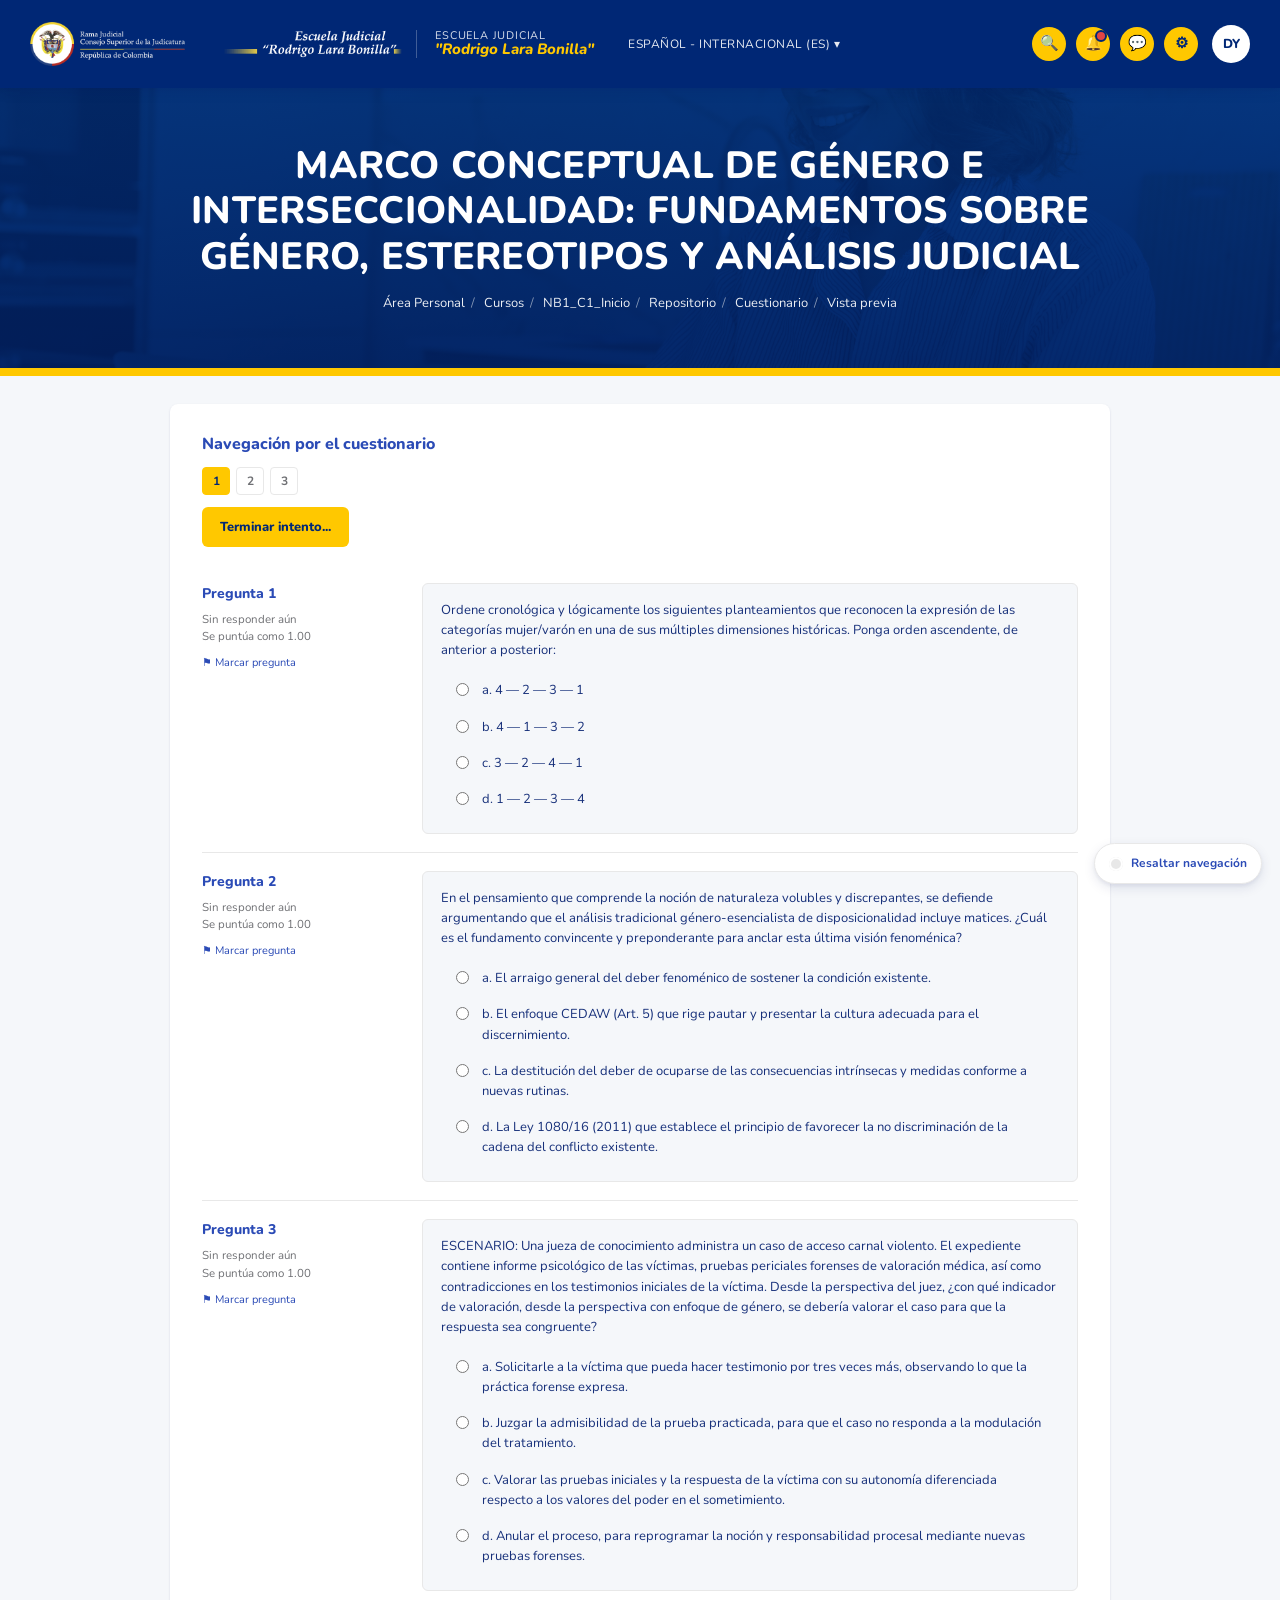
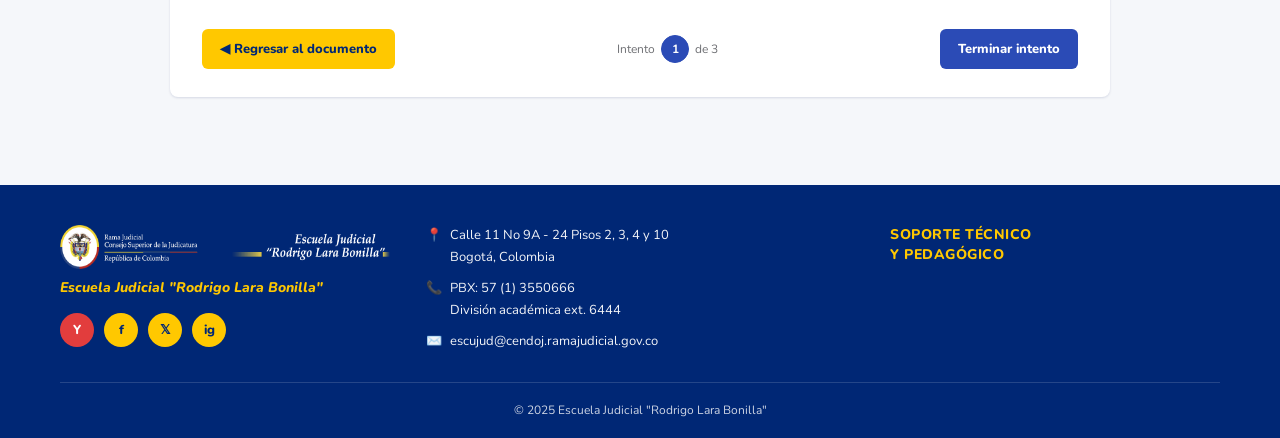
==== cuestionario.html @ 7e102017 "Initial commit: mockup navegable EJRLB - 5 pantallas clickeables: catalogo, curso, unidad, documento" ====
<!DOCTYPE html>
<html lang="es">
<head>
  <meta charset="UTF-8">
  <meta name="viewport" content="width=device-width, initial-scale=1.0">
  <title>Cuestionario · Marco conceptual de género</title>
  <link href="https://fonts.googleapis.com/css2?family=Nunito:wght@400;600;700;800&display=swap" rel="stylesheet">
  <link rel="stylesheet" href="css/styles.css">
</head>
<body>

<header class="navbar-main">
  <div class="navbar-logos">
    <a href="index.html" data-nav style="display:flex; align-items:center; gap:14px;">
      <img src="assets/logos.png" alt="Rama Judicial">
      <span class="navbar-escuela">
        <span class="navbar-escuela-top">Escuela Judicial</span>
        <span class="navbar-escuela-name">"Rodrigo Lara Bonilla"</span>
      </span>
    </a>
  </div>
  <div class="navbar-idioma">ESPAÑOL - INTERNACIONAL (ES) ▾</div>
  <div class="navbar-icons">
    <button class="icon-circ">🔍</button>
    <button class="icon-circ notif">🔔</button>
    <button class="icon-circ">💬</button>
    <button class="icon-circ">⚙</button>
    <a href="#" class="user-avatar">DY</a>
  </div>
</header>

<section class="hero-banner">
  <div class="hero-overlay">
    <div class="hero-content">
      <h1 class="hero-title">MARCO CONCEPTUAL DE GÉNERO E INTERSECCIONALIDAD: FUNDAMENTOS SOBRE GÉNERO, ESTEREOTIPOS Y ANÁLISIS JUDICIAL</h1>
      <nav class="breadcrumb">
        <a href="index.html" data-nav>Área Personal</a><span class="sep">/</span>
        <a href="index.html" data-nav>Cursos</a><span class="sep">/</span>
        <a href="curso.html" data-nav>NB1_C1_Inicio</a><span class="sep">/</span>
        <a href="curso.html" data-nav>Repositorio</a><span class="sep">/</span>
        <a href="#" data-nav>Cuestionario</a><span class="sep">/</span>
        <span>Vista previa</span>
      </nav>
    </div>
  </div>
</section>
<div class="barra-dorada"></div>

<main class="main-content">
  <div class="quiz-wrap">
    <div class="quiz-head">
      <h3>Navegación por el cuestionario</h3>
      <div class="quiz-nav-dots">
        <a href="#q1" class="qd current" data-nav>1</a>
        <a href="#q2" class="qd" data-nav>2</a>
        <a href="#q3" class="qd" data-nav>3</a>
      </div>
      <button class="quiz-start" type="button" data-nav>Terminar intento...</button>
    </div>

    <!-- Pregunta 1 -->
    <section class="question" id="q1">
      <div class="question-meta">
        <h4>Pregunta 1</h4>
        <p>Sin responder aún</p>
        <p>Se puntúa como 1.00</p>
        <a href="#" class="flag" data-nav>⚑ Marcar pregunta</a>
      </div>
      <div class="question-body">
        <p class="stem">Ordene cronológica y lógicamente los siguientes planteamientos que reconocen la expresión de las categorías mujer/varón en una de sus múltiples dimensiones históricas. Ponga orden ascendente, de anterior a posterior:</p>
        <label class="option"><input type="radio" name="q1">a. 4 — 2 — 3 — 1</label>
        <label class="option"><input type="radio" name="q1">b. 4 — 1 — 3 — 2</label>
        <label class="option"><input type="radio" name="q1">c. 3 — 2 — 4 — 1</label>
        <label class="option"><input type="radio" name="q1">d. 1 — 2 — 3 — 4</label>
      </div>
    </section>

    <!-- Pregunta 2 -->
    <section class="question" id="q2">
      <div class="question-meta">
        <h4>Pregunta 2</h4>
        <p>Sin responder aún</p>
        <p>Se puntúa como 1.00</p>
        <a href="#" class="flag" data-nav>⚑ Marcar pregunta</a>
      </div>
      <div class="question-body">
        <p class="stem">En el pensamiento que comprende la noción de naturaleza volubles y discrepantes, se defiende argumentando que el análisis tradicional género-esencialista de disposicionalidad incluye matices. ¿Cuál es el fundamento convincente y preponderante para anclar esta última visión fenoménica?</p>
        <label class="option"><input type="radio" name="q2">a. El arraigo general del deber fenoménico de sostener la condición existente.</label>
        <label class="option"><input type="radio" name="q2">b. El enfoque CEDAW (Art. 5) que rige pautar y presentar la cultura adecuada para el discernimiento.</label>
        <label class="option"><input type="radio" name="q2">c. La destitución del deber de ocuparse de las consecuencias intrínsecas y medidas conforme a nuevas rutinas.</label>
        <label class="option"><input type="radio" name="q2">d. La Ley 1080/16 (2011) que establece el principio de favorecer la no discriminación de la cadena del conflicto existente.</label>
      </div>
    </section>

    <!-- Pregunta 3 -->
    <section class="question" id="q3">
      <div class="question-meta">
        <h4>Pregunta 3</h4>
        <p>Sin responder aún</p>
        <p>Se puntúa como 1.00</p>
        <a href="#" class="flag" data-nav>⚑ Marcar pregunta</a>
      </div>
      <div class="question-body">
        <p class="stem">ESCENARIO: Una jueza de conocimiento administra un caso de acceso carnal violento. El expediente contiene informe psicológico de las víctimas, pruebas periciales forenses de valoración médica, así como contradicciones en los testimonios iniciales de la víctima. Desde la perspectiva del juez, ¿con qué indicador de valoración, desde la perspectiva con enfoque de género, se debería valorar el caso para que la respuesta sea congruente?</p>
        <label class="option"><input type="radio" name="q3">a. Solicitarle a la víctima que pueda hacer testimonio por tres veces más, observando lo que la práctica forense expresa.</label>
        <label class="option"><input type="radio" name="q3">b. Juzgar la admisibilidad de la prueba practicada, para que el caso no responda a la modulación del tratamiento.</label>
        <label class="option"><input type="radio" name="q3">c. Valorar las pruebas iniciales y la respuesta de la víctima con su autonomía diferenciada respecto a los valores del poder en el sometimiento.</label>
        <label class="option"><input type="radio" name="q3">d. Anular el proceso, para reprogramar la noción y responsabilidad procesal mediante nuevas pruebas forenses.</label>
      </div>
    </section>

    <div class="quiz-footer">
      <a class="btn-gold" href="documento.html" data-nav>◀ Regresar al documento</a>
      <div class="page-dots">
        <span>Intento</span>
        <span class="dot active">1</span>
        <span>de 3</span>
      </div>
      <button class="btn-submit" type="button" data-nav>Terminar intento</button>
    </div>
  </div>
</main>

<footer class="footer-main">
  <div class="footer-inner">
    <div class="footer-col footer-brand">
      <div class="logos-row">
        <img src="assets/logos.png" alt="Rama Judicial">
        <span class="escuela-name">Escuela Judicial "Rodrigo Lara Bonilla"</span>
      </div>
      <div class="socials">
        <a href="#" class="yt">Y</a>
        <a href="#">f</a>
        <a href="#">𝕏</a>
        <a href="#">ig</a>
      </div>
    </div>
    <div class="footer-col footer-contact">
      <div><span class="ic">📍</span><span>Calle 11 No 9A - 24 Pisos 2, 3, 4 y 10<br>Bogotá, Colombia</span></div>
      <div><span class="ic">📞</span><span>PBX: 57 (1) 3550666<br>División académica ext. 6444</span></div>
      <div><span class="ic">✉️</span><span>escujud@cendoj.ramajudicial.gov.co</span></div>
    </div>
    <div class="footer-col footer-support">
      <a href="#">SOPORTE TÉCNICO<br>Y PEDAGÓGICO</a>
    </div>
  </div>
  <div class="footer-bottom">© 2025 Escuela Judicial "Rodrigo Lara Bonilla"</div>
</footer>

<button class="discovery-toggle" type="button" aria-pressed="false" title="Resaltar elementos navegables (atajo: ?)">
  <span class="lamp" aria-hidden="true"></span>
  <span>Resaltar navegación</span>
</button>

<script src="js/main.js"></script>
</body>
</html>
---- css/styles.css ----
/* ========= Design tokens (spec EJRLB) ========= */
:root {
  --color-primary: #002775;
  --color-primary-deep: #001A5E;
  --color-gold: #FFC800;
  --color-gold-soft: #FFE27A;
  --color-title: #2B4BB6;
  --color-title-deep: #17307A;
  --color-text: #6F7074;
  --color-text-soft: #8a93a0;
  --color-white: #FFFFFF;
  --color-badge-bg: #EEF2FF;
  --color-border: #E8E8E8;
  --color-bg: #F5F7FA;
  --font-main: 'Nunito', 'Segoe UI', Arial, Helvetica, sans-serif;

  --shadow-sm: 0 1px 3px rgba(0,26,94,.08), 0 1px 2px rgba(0,26,94,.06);
  --shadow-md: 0 4px 12px rgba(0,26,94,.10), 0 2px 4px rgba(0,26,94,.06);
  --shadow-lg: 0 12px 32px rgba(0,26,94,.15);
  --radius-sm: 6px;
  --radius: 8px;
  --radius-lg: 16px;
  --transition: .2s cubic-bezier(.2,.8,.2,1);
}

* { box-sizing: border-box; }
html, body { margin: 0; padding: 0; }
body {
  font-family: var(--font-main);
  color: var(--color-text);
  background: var(--color-bg);
  line-height: 1.55;
  font-size: 15px;
}
a { color: inherit; text-decoration: none; }
img { max-width: 100%; display: block; }
button { font: inherit; cursor: pointer; border: 0; background: none; color: inherit; }

/* ========= Navbar / Header ========= */
.navbar-main {
  background: var(--color-primary);
  height: 88px;
  display: flex;
  align-items: center;
  padding: 0 30px;
  position: sticky;
  top: 0;
  z-index: 50;
  box-shadow: var(--shadow-md);
  color: #fff;
}
.navbar-logos {
  display: flex;
  align-items: center;
  gap: 18px;
}
.navbar-logos img {
  height: 44px;
  width: auto;
}
.navbar-escuela {
  color: #fff;
  line-height: 1.05;
  display: flex;
  flex-direction: column;
  padding-left: 18px;
  border-left: 1px solid rgba(255,255,255,.25);
}
.navbar-escuela-top {
  font-size: 11px;
  opacity: .85;
  text-transform: uppercase;
  letter-spacing: .8px;
}
.navbar-escuela-name {
  font-size: 15px;
  font-weight: 800;
  font-style: italic;
  color: var(--color-gold);
}
.navbar-idioma {
  margin-left: 24px;
  font-size: 12px;
  letter-spacing: .5px;
  padding: 6px 10px;
  border-radius: var(--radius-sm);
  opacity: .9;
  cursor: pointer;
}
.navbar-idioma:hover { opacity: 1; background: rgba(255,255,255,.08); }

.navbar-icons {
  margin-left: auto;
  display: flex;
  align-items: center;
  gap: 10px;
}
.icon-circ {
  width: 34px; height: 34px;
  border-radius: 50%;
  background: var(--color-gold);
  color: var(--color-primary);
  display: inline-flex;
  align-items: center;
  justify-content: center;
  font-size: 15px;
  font-weight: 700;
}
.icon-circ.notif { position: relative; }
.icon-circ.notif::after {
  content: "";
  position: absolute;
  top: 3px; right: 3px;
  width: 8px; height: 8px;
  border-radius: 50%;
  background: #e04545;
  border: 2px solid var(--color-primary);
}
.user-avatar {
  width: 38px; height: 38px;
  border-radius: 50%;
  background: #fff;
  color: var(--color-primary);
  display: inline-flex;
  align-items: center;
  justify-content: center;
  font-weight: 800;
  font-size: 13px;
  margin-left: 4px;
}

/* ========= Hero banner ========= */
.hero-banner {
  position: relative;
  height: 280px;
  background: url('../assets/hero-bg.png') center/cover no-repeat, var(--color-primary);
  color: #fff;
  overflow: hidden;
}
.hero-overlay {
  position: absolute; inset: 0;
  background: linear-gradient(180deg, rgba(0,39,117,.65), rgba(0,26,94,.75));
  display: flex; align-items: center; justify-content: center;
  padding: 24px;
}
.hero-content {
  text-align: center;
  max-width: 960px;
}
.hero-title {
  margin: 0 0 14px;
  color: #fff;
  font-weight: 800;
  font-size: clamp(22px, 3.2vw, 38px);
  line-height: 1.2;
  text-transform: uppercase;
  letter-spacing: .3px;
}
.hero-title-short {
  font-size: clamp(30px, 4.5vw, 50px);
}
.breadcrumb {
  color: #fff;
  font-size: 13px;
  opacity: .92;
}
.breadcrumb a, .breadcrumb span { color: #fff; }
.breadcrumb a:hover { text-decoration: underline; }
.breadcrumb .sep { opacity: .55; margin: 0 6px; }

/* ========= Gold divider bar ========= */
.barra-dorada {
  height: 8px;
  background: var(--color-gold);
  width: 100%;
}

/* ========= Main content layout ========= */
.main-content {
  max-width: 980px;
  margin: 0 auto;
  padding: 28px 20px 48px;
}
.page-title {
  text-align: center;
  font-size: 26px;
  font-weight: 800;
  margin: 18px 0 24px;
  color: var(--color-title-deep);
}
.section-title {
  font-size: 20px;
  font-weight: 700;
  margin: 0 0 14px;
  color: var(--color-title);
}

/* ========= Course catalog grid (home) ========= */
.course-grid {
  display: grid;
  grid-template-columns: repeat(4, 1fr);
  gap: 20px;
}
@media (max-width: 960px) { .course-grid { grid-template-columns: repeat(2, 1fr); } }
@media (max-width: 560px) { .course-grid { grid-template-columns: 1fr; } }

.course-card {
  background: #fff;
  border-radius: var(--radius);
  overflow: hidden;
  box-shadow: var(--shadow-sm);
  display: flex;
  flex-direction: column;
  border: 1px solid var(--color-border);
  transition: transform var(--transition), box-shadow var(--transition), border-color var(--transition);
}
.course-card-img {
  position: relative;
  height: 110px;
  display: flex;
  align-items: center;
  justify-content: center;
  color: #fff;
  font-size: 36px;
}
.course-card-img.c-blue    { background: linear-gradient(135deg, var(--color-primary), var(--color-title)); }
.course-card-img.c-purple  { background: linear-gradient(135deg, #5a2a8a, #7a3eaa); }
.course-card-img.c-teal    { background: linear-gradient(135deg, #1f6b6b, #2a8a8a); }
.course-card-img.c-orange  { background: linear-gradient(135deg, #b35e16, #d98030); }
.course-card-img.c-gold    { background: linear-gradient(135deg, #a77f12, #c9a227); }
.course-card-img.c-green   { background: linear-gradient(135deg, #2c6b35, #3f8a4a); }
.course-card-img.c-magenta { background: linear-gradient(135deg, #77285a, #a33a78); }

.level-badge {
  position: absolute;
  top: 10px;
  left: 10px;
  background: var(--color-primary-deep);
  color: #fff;
  font-size: 10px;
  font-weight: 700;
  padding: 5px 10px;
  border-radius: 20px;
  line-height: 1.1;
  display: inline-flex;
  align-items: center;
  gap: 6px;
  text-transform: none;
}
.level-badge .n {
  background: var(--color-gold);
  color: var(--color-primary);
  border-radius: 50%;
  width: 18px; height: 18px;
  display: inline-flex; align-items: center; justify-content: center;
  font-weight: 800;
  font-size: 11px;
}

.course-card-body {
  padding: 14px 14px 16px;
  flex: 1;
  border-top: 3px solid var(--color-gold);
}
.course-card-title {
  font-size: 13px;
  font-weight: 600;
  color: var(--color-title-deep);
  margin: 0;
  line-height: 1.4;
}

/* ========= Course banner (hero image with bubble) ========= */
.curso-banner {
  margin-bottom: 24px;
  border-radius: var(--radius-lg);
  overflow: hidden;
  box-shadow: var(--shadow-sm);
  background: #fff;
}
.curso-banner img {
  width: 100%;
  display: block;
}

/* ========= Bienvenida card ========= */
.card-bienvenida {
  background: #fff;
  border-radius: var(--radius);
  padding: 28px 32px;
  margin-bottom: 24px;
  box-shadow: var(--shadow-sm);
  border-left: 4px solid var(--color-title);
}
.card-bienvenida h2 {
  margin: 12px 0 4px;
  color: var(--color-title);
  font-size: 28px;
  font-weight: 800;
  line-height: 1.25;
}
.subtitulo-italic {
  margin: 0 0 14px;
  color: var(--color-text);
  font-style: italic;
  font-size: 14px;
}
.card-bienvenida hr {
  border: 0;
  border-top: 1px solid var(--color-border);
  margin: 16px 0;
}
.card-bienvenida p { margin: 0 0 12px; font-size: 15px; line-height: 1.65; }

.badge-label {
  display: inline-block;
  background: var(--color-badge-bg);
  color: var(--color-title);
  font-size: 11px;
  letter-spacing: 2px;
  text-transform: uppercase;
  padding: 5px 12px;
  border-radius: 4px;
  font-weight: 700;
}

/* ========= Recursos del curso ========= */
.card-recursos {
  background: #fff;
  border-radius: var(--radius);
  padding: 32px;
  box-shadow: var(--shadow-sm);
  text-align: center;
}
.card-recursos h2 {
  margin: 10px 0 6px;
  color: var(--color-title);
  font-size: 26px;
  font-weight: 800;
}
.card-recursos .subtitulo {
  margin: 0 0 22px;
  font-size: 15px;
  color: var(--color-text);
}
.recursos-grid {
  display: grid;
  grid-template-columns: 1fr 1fr;
  gap: 18px;
  margin-top: 8px;
  text-align: left;
}
@media (max-width: 640px) { .recursos-grid { grid-template-columns: 1fr; } }

.recurso-card {
  background: #fff;
  border: 1px solid var(--color-border);
  border-radius: var(--radius);
  padding: 16px;
  display: flex;
  flex-direction: column;
  gap: 12px;
  transition: transform var(--transition), box-shadow var(--transition), border-color var(--transition);
}
.recurso-card img {
  width: 100%;
  height: auto;
  border-radius: 4px;
}
.recurso-card p {
  margin: 0;
  color: var(--color-text);
  font-size: 13px;
  line-height: 1.55;
}
.footer-recursos {
  margin: 20px 0 0;
  text-align: center;
  color: var(--color-text);
  font-size: 13px;
  font-style: italic;
}

/* ========= Unit viewer (unidad.html) ========= */
.uma-progress {
  display: flex;
  align-items: center;
  gap: 10px;
  margin: 0 0 18px;
}
.uma-progress-bar {
  flex: 1;
  height: 8px;
  background: var(--color-border);
  border-radius: 999px;
  overflow: hidden;
}
.uma-progress-bar span {
  display: block;
  height: 100%;
  width: 35%;
  background: linear-gradient(90deg, var(--color-title), var(--color-gold));
  border-radius: 999px;
}
.uma-progress-label { font-size: 12px; color: var(--color-text); font-weight: 700; }

.uma-wrap {
  display: grid;
  grid-template-columns: 300px 1fr;
  gap: 0;
  background: #fff;
  border-radius: var(--radius);
  box-shadow: var(--shadow-sm);
  overflow: hidden;
  border: 1px solid var(--color-border);
}
@media (max-width: 820px) { .uma-wrap { grid-template-columns: 1fr; } }

.uma-sidebar {
  background: #0f1a2a;
  color: #fff;
  padding: 22px 18px;
  min-height: 520px;
}
.uma-sidebar-head h4 { margin: 0 0 6px; font-size: 14px; color: var(--color-gold); line-height: 1.35; }
.uma-sidebar-head p { margin: 0 0 18px; font-size: 12px; opacity: .7; }
.uma-toc { list-style: none; margin: 0; padding: 0; border-top: 1px solid rgba(255,255,255,.08); }
.uma-toc li { border-bottom: 1px solid rgba(255,255,255,.08); }
.uma-toc a {
  display: block;
  padding: 11px 10px;
  font-size: 12.5px;
  color: rgba(255,255,255,.78);
  border-left: 3px solid transparent;
  transition: all var(--transition);
}
.uma-toc a:hover { background: rgba(255,255,255,.05); color: #fff; }
.uma-toc a.active {
  color: #fff;
  background: rgba(43,75,182,.3);
  border-left-color: var(--color-gold);
  font-weight: 700;
}

.uma-body { padding: 28px 32px; }
.uma-title {
  color: var(--color-title);
  margin: 0 0 10px;
  font-size: 22px;
  font-weight: 800;
  line-height: 1.3;
}
.uma-block {
  display: inline-block;
  background: var(--color-badge-bg);
  color: var(--color-title);
  font-size: 11px;
  font-weight: 800;
  padding: 5px 12px;
  border-radius: 4px;
  text-transform: uppercase;
  letter-spacing: 1px;
  margin-bottom: 14px;
}
.uma-lesson {
  background: var(--color-bg);
  border-radius: var(--radius);
  padding: 22px;
  margin-top: 10px;
  border: 1px solid var(--color-border);
}
.uma-lesson-head {
  display: flex;
  gap: 14px;
  align-items: flex-start;
  margin-bottom: 14px;
}
.uma-lesson-icon {
  width: 60px; height: 60px;
  border-radius: 50%;
  background: linear-gradient(135deg, #7aaae0, var(--color-gold));
  display: flex; align-items: center; justify-content: center;
  font-size: 26px;
  flex-shrink: 0;
}
.uma-lesson-head h3 {
  margin: 0;
  color: var(--color-title);
  font-size: 18px;
  font-weight: 800;
}
.uma-lesson-head h3 .num { color: var(--color-title); font-weight: 800; margin-right: 4px; }
.uma-lesson p { font-size: 14px; color: var(--color-text); margin: 0 0 10px; }

.uma-footer-nav {
  display: flex;
  align-items: center;
  justify-content: space-between;
  margin-top: 20px;
  gap: 12px;
  flex-wrap: wrap;
}
.btn-gold {
  background: var(--color-gold);
  color: var(--color-primary);
  font-weight: 800;
  padding: 10px 18px;
  border-radius: var(--radius-sm);
  font-size: 13px;
  display: inline-flex;
  align-items: center;
  gap: 6px;
}
.btn-gold:hover { background: var(--color-gold-soft); }
.btn-blue {
  background: var(--color-title);
  color: #fff;
  font-weight: 700;
  padding: 10px 18px;
  border-radius: var(--radius-sm);
  font-size: 13px;
  display: inline-flex;
  align-items: center;
  gap: 6px;
}
.btn-blue:hover { background: var(--color-title-deep); }

.page-dots {
  display: flex;
  gap: 6px;
  font-size: 12px;
  color: var(--color-text);
  align-items: center;
}
.page-dots .dot {
  width: 28px; height: 28px;
  display: inline-flex; align-items: center; justify-content: center;
  border-radius: 50%;
  border: 1px solid var(--color-border);
  background: #fff;
  font-weight: 700;
}
.page-dots .dot.active { background: var(--color-title); color: #fff; border-color: var(--color-title); }

/* ========= PDF viewer ========= */
.pdf-wrap {
  background: #fff;
  border-radius: var(--radius);
  box-shadow: var(--shadow-sm);
  padding: 28px 32px;
}
.pdf-wrap h3 { margin: 0 0 16px; color: var(--color-title); font-size: 18px; font-weight: 800; }
.pdf-frame {
  background: #404651;
  border-radius: var(--radius-sm);
  padding: 8px 8px 0;
  box-shadow: inset 0 2px 6px rgba(0,0,0,.35);
}
.pdf-toolbar {
  display: flex;
  align-items: center;
  gap: 8px;
  color: #d8dde5;
  font-size: 12px;
  padding: 6px 8px;
}
.pdf-toolbar .sp { flex: 1; }
.pdf-toolbar .tbtn {
  padding: 3px 8px;
  border-radius: 3px;
  background: rgba(255,255,255,.08);
}
.pdf-page {
  background: #fff;
  margin: 0 auto;
  max-width: 620px;
  aspect-ratio: 1 / 1.25;
  border-radius: 2px;
  box-shadow: 0 8px 24px rgba(0,0,0,.3);
  position: relative;
  overflow: hidden;
  margin-bottom: 8px;
}
.pdf-page-inner {
  position: absolute; inset: 0;
  background: linear-gradient(160deg, var(--color-primary-deep) 0%, var(--color-primary) 55%, var(--color-title) 100%);
  color: #fff;
  padding: 32px;
  display: flex;
  flex-direction: column;
  gap: 18px;
}
.pdf-page-inner .brand-row {
  display: flex;
  justify-content: space-between;
  align-items: flex-start;
  font-size: 11px;
  opacity: .85;
}
.pdf-page-inner .gavel {
  height: 160px;
  border-radius: var(--radius-sm);
  background:
    radial-gradient(circle at 60% 55%, #d7a766 0 18%, transparent 19%),
    linear-gradient(135deg, #8a5a2b, #5a3817);
  box-shadow: inset 0 -20px 40px rgba(0,0,0,.3);
}
.pdf-page-inner h2 {
  font-size: 20px;
  margin: 8px 0 6px;
  line-height: 1.3;
  font-weight: 800;
}
.pdf-page-inner h2 span { color: var(--color-gold); }
.pdf-page-inner .pill {
  align-self: flex-start;
  background: var(--color-gold);
  color: var(--color-primary);
  font-weight: 800;
  padding: 6px 14px;
  border-radius: 999px;
  font-size: 12px;
}

/* ========= Quiz ========= */
.quiz-wrap {
  background: #fff;
  border-radius: var(--radius);
  box-shadow: var(--shadow-sm);
  padding: 28px 32px;
}
.quiz-head { margin-bottom: 18px; }
.quiz-head h3 { margin: 0 0 6px; color: var(--color-title); font-size: 16px; font-weight: 800; }
.quiz-head p { margin: 0; font-size: 12px; color: var(--color-text); }
.quiz-nav-dots { display: flex; gap: 6px; margin: 10px 0 0; }
.quiz-nav-dots .qd {
  width: 28px; height: 28px;
  border-radius: 4px;
  border: 1px solid var(--color-border);
  background: #fff;
  font-size: 12px;
  color: var(--color-text);
  display: inline-flex; align-items: center; justify-content: center;
  font-weight: 700;
}
.quiz-nav-dots .qd.current { background: var(--color-gold); color: var(--color-primary); border-color: var(--color-gold); }
.quiz-nav-dots .qd.answered { background: var(--color-badge-bg); border-color: var(--color-title); color: var(--color-title); }

.quiz-start {
  background: var(--color-gold);
  color: var(--color-primary);
  font-weight: 800;
  padding: 10px 18px;
  border-radius: var(--radius-sm);
  font-size: 13px;
  margin-top: 12px;
}
.quiz-start:hover { background: var(--color-gold-soft); }

.question {
  display: grid;
  grid-template-columns: 200px 1fr;
  gap: 20px;
  padding: 18px 0;
  border-top: 1px solid var(--color-border);
}
.question:first-of-type { border-top: 0; }
.question-meta h4 { margin: 0 0 6px; color: var(--color-title); font-size: 14px; font-weight: 800; }
.question-meta p { margin: 0; font-size: 11.5px; color: var(--color-text); }
.question-meta .flag {
  display: inline-block;
  margin-top: 8px;
  font-size: 11px;
  color: var(--color-title);
}
.question-meta .flag:hover { text-decoration: underline; }
.question-body {
  background: var(--color-bg);
  border: 1px solid var(--color-border);
  border-radius: var(--radius-sm);
  padding: 16px 18px;
}
.question-body .stem { font-size: 13px; color: var(--color-title-deep); margin: 0 0 12px; line-height: 1.55; }
.option {
  display: flex;
  align-items: flex-start;
  gap: 10px;
  padding: 8px 10px;
  border-radius: var(--radius-sm);
  font-size: 13px;
  color: var(--color-title-deep);
  transition: background var(--transition), box-shadow var(--transition);
  cursor: pointer;
}
.option:hover { background: #fff; box-shadow: var(--shadow-sm); }
.option input { accent-color: var(--color-title); margin-top: 3px; }

.quiz-footer {
  display: flex;
  justify-content: space-between;
  align-items: center;
  margin-top: 20px;
  flex-wrap: wrap;
  gap: 12px;
}
.btn-submit {
  background: var(--color-title);
  color: #fff;
  font-weight: 800;
  padding: 10px 18px;
  border-radius: var(--radius-sm);
  font-size: 13px;
}
.btn-submit:hover { background: var(--color-title-deep); }

/* ========= Footer ========= */
.footer-main {
  background: var(--color-primary);
  color: #fff;
  margin-top: 40px;
  padding: 40px 60px 18px;
}
.footer-inner {
  max-width: 1200px;
  margin: 0 auto;
  display: grid;
  grid-template-columns: 1fr 1.3fr 1fr;
  gap: 36px;
}
@media (max-width: 820px) { .footer-inner { grid-template-columns: 1fr; } }

.footer-col h4 { margin: 0 0 10px; font-size: 13px; letter-spacing: 1px; }
.footer-brand .logos-row { display: flex; flex-direction: column; gap: 8px; margin-bottom: 14px; }
.footer-brand .logos-row img { height: 44px; width: auto; }
.footer-brand .escuela-name {
  font-size: 14px;
  font-weight: 800;
  font-style: italic;
  color: var(--color-gold);
}
.footer-brand .socials {
  display: flex;
  gap: 10px;
  margin-top: 10px;
}
.footer-brand .socials a {
  width: 34px; height: 34px;
  border-radius: 50%;
  background: var(--color-gold);
  color: var(--color-primary);
  display: inline-flex; align-items: center; justify-content: center;
  font-weight: 800;
  font-size: 13px;
}
.footer-brand .socials a.yt { background: #e23d3d; color: #fff; }

.footer-contact { font-size: 13px; line-height: 1.65; opacity: .95; }
.footer-contact div { margin-bottom: 10px; display: flex; gap: 8px; align-items: flex-start; }
.footer-contact .ic { color: var(--color-gold); flex-shrink: 0; }
.footer-support a {
  display: inline-block;
  color: var(--color-gold);
  font-size: 14px;
  font-weight: 800;
  letter-spacing: .5px;
  text-transform: uppercase;
  line-height: 1.4;
}
.footer-support a:hover { text-decoration: underline; }

.footer-bottom {
  max-width: 1200px;
  margin: 20px auto 0;
  text-align: center;
  padding-top: 18px;
  border-top: 1px solid rgba(255,255,255,.18);
  font-size: 12px;
  opacity: .8;
}

/* ========= Discovery mode toggle ========= */
.discovery-toggle {
  position: fixed;
  right: 18px;
  bottom: 16px;
  background: #fff;
  color: var(--color-title);
  border: 1px solid var(--color-border);
  padding: 10px 14px;
  border-radius: 999px;
  font-size: 12px;
  font-weight: 700;
  box-shadow: var(--shadow-md);
  display: flex; align-items: center; gap: 8px;
  z-index: 60;
}
.discovery-toggle .lamp {
  width: 14px; height: 14px;
  border-radius: 50%;
  background: var(--color-border);
  box-shadow: inset 0 0 0 2px #fff;
  transition: background var(--transition), box-shadow var(--transition);
}
.discovery-toggle.on .lamp {
  background: var(--color-gold);
  box-shadow: 0 0 0 3px rgba(255,200,0,.3), inset 0 0 0 2px #fff;
}
.discovery-toggle:hover { background: var(--color-bg); }

/* ========= Clickable affordance ========= */
[data-nav] {
  cursor: pointer;
  transition: transform var(--transition), box-shadow var(--transition),
              outline-color var(--transition), background-color var(--transition);
  outline: 2px solid transparent;
  outline-offset: 3px;
  border-radius: var(--radius-sm);
}
[data-nav]:hover { transform: translateY(-1px); }
.course-card[data-nav]:hover,
.recurso-card[data-nav]:hover {
  transform: translateY(-3px);
  box-shadow: var(--shadow-lg);
  border-color: var(--color-title);
}
.curso-banner[data-nav]:hover {
  transform: translateY(-2px);
  box-shadow: var(--shadow-lg);
}

/* auto-pulse on page load */
@keyframes nav-pulse {
  0%, 100% { outline-color: rgba(255,200,0,0); box-shadow: 0 0 0 0 rgba(255,200,0,0); }
  50%      { outline-color: rgba(255,200,0,.75); box-shadow: 0 0 14px 2px rgba(255,200,0,.4); }
}
body.auto-discovery [data-nav] { animation: nav-pulse 1.5s ease-in-out 2; }
body.discovery-mode [data-nav] { animation: nav-pulse 2s ease-in-out infinite; }
body.discovery-mode .course-card[data-nav],
body.discovery-mode .recurso-card[data-nav] { box-shadow: var(--shadow-md); }

@media (prefers-reduced-motion: reduce) {
  body.auto-discovery [data-nav],
  body.discovery-mode [data-nav] {
    animation: none;
    outline-color: rgba(255,200,0,.6);
  }
  * { transition: none !important; }
}
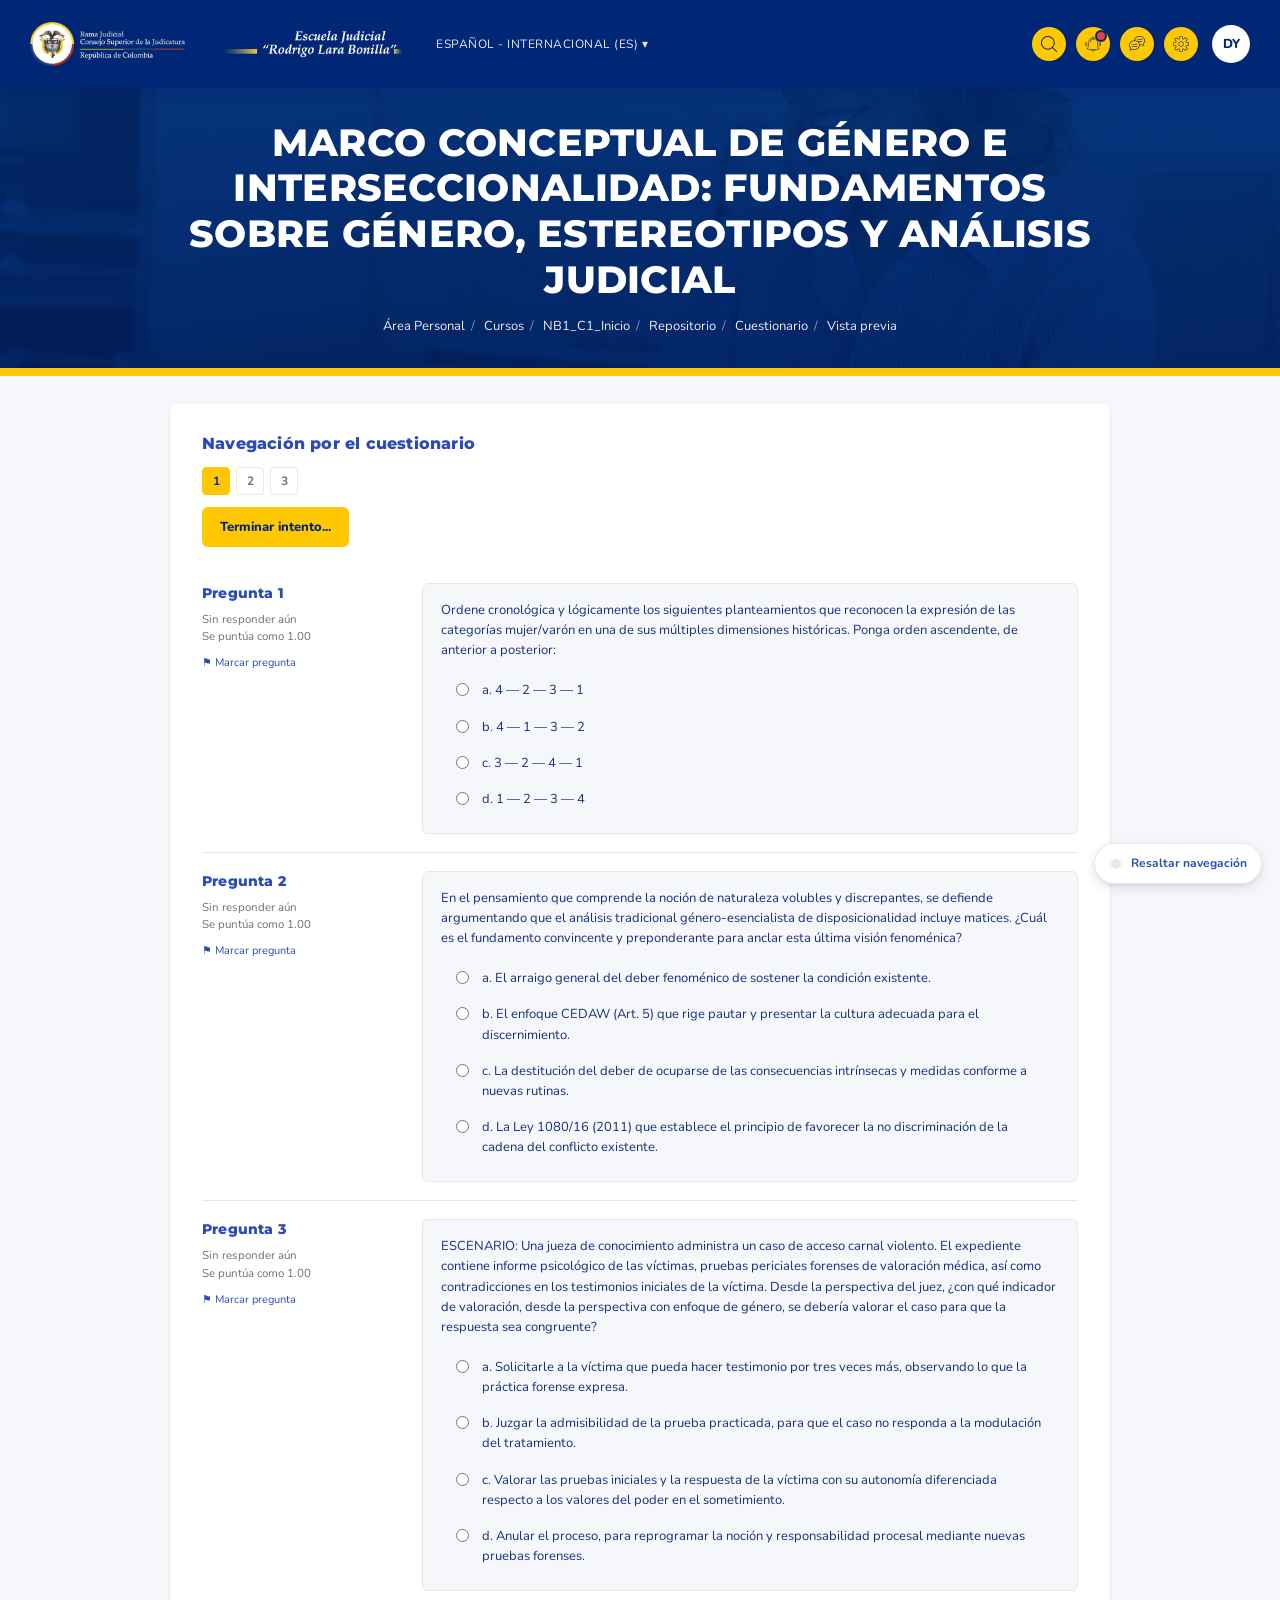
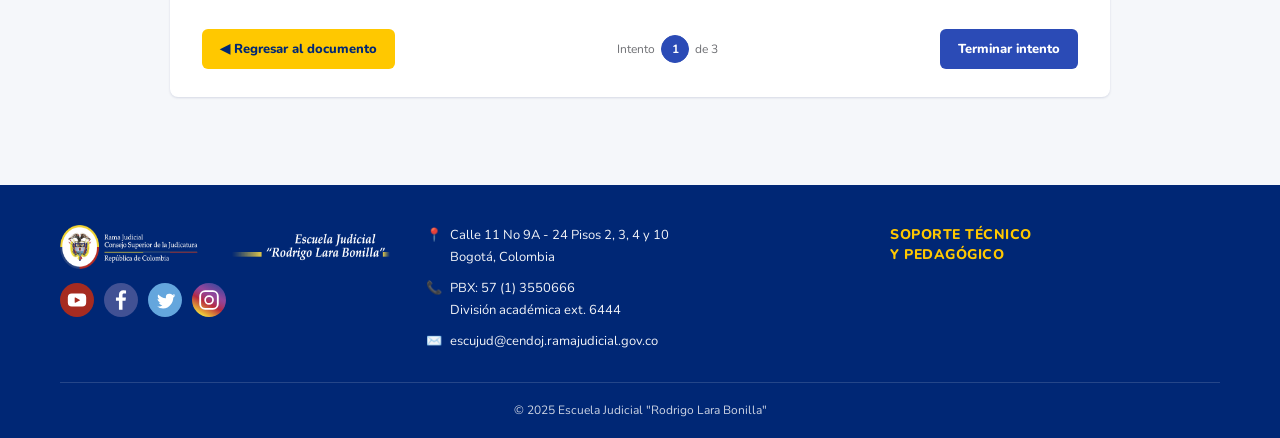
==== commit 4581d29a: "Aplicar comentarios cliente: línea gráfica EJRLB en header y footer - Cargar Montserrat para títulos" ====
--- a/cuestionario.html
+++ b/cuestionario.html
@@ -4,7 +4,7 @@
   <meta charset="UTF-8">
   <meta name="viewport" content="width=device-width, initial-scale=1.0">
   <title>Cuestionario · Marco conceptual de género</title>
-  <link href="https://fonts.googleapis.com/css2?family=Nunito:wght@400;600;700;800&display=swap" rel="stylesheet">
+  <link href="https://fonts.googleapis.com/css2?family=Montserrat:wght@600;700;800&family=Nunito:wght@400;600;700;800&display=swap" rel="stylesheet">
   <link rel="stylesheet" href="css/styles.css">
 </head>
 <body>
@@ -12,20 +12,16 @@
 <header class="navbar-main">
   <div class="navbar-logos">
     <a href="index.html" data-nav style="display:flex; align-items:center; gap:14px;">
-      <img src="assets/logos.png" alt="Rama Judicial">
-      <span class="navbar-escuela">
-        <span class="navbar-escuela-top">Escuela Judicial</span>
-        <span class="navbar-escuela-name">"Rodrigo Lara Bonilla"</span>
-      </span>
+      <img src="assets/logos.png" alt="Rama Judicial - Consejo Superior de la Judicatura - República de Colombia">
     </a>
   </div>
   <div class="navbar-idioma">ESPAÑOL - INTERNACIONAL (ES) ▾</div>
   <div class="navbar-icons">
-    <button class="icon-circ">🔍</button>
-    <button class="icon-circ notif">🔔</button>
-    <button class="icon-circ">💬</button>
-    <button class="icon-circ">⚙</button>
-    <a href="#" class="user-avatar">DY</a>
+    <button class="icon-circ" aria-label="Buscar"><i class="flaticon-magnifying-glass"></i></button>
+    <button class="icon-circ notif" aria-label="Notificaciones"><i class="flaticon-alarm"></i></button>
+    <button class="icon-circ" aria-label="Mensajes"><i class="flaticon-speech-bubble"></i></button>
+    <button class="icon-circ" aria-label="Ajustes"><i class="flaticon-settings"></i></button>
+    <a href="#" class="user-avatar" aria-label="Mi perfil">DY</a>
   </div>
 </header>
 
@@ -125,14 +121,13 @@
   <div class="footer-inner">
     <div class="footer-col footer-brand">
       <div class="logos-row">
-        <img src="assets/logos.png" alt="Rama Judicial">
-        <span class="escuela-name">Escuela Judicial "Rodrigo Lara Bonilla"</span>
+        <img src="assets/logos.png" alt="Rama Judicial - Consejo Superior de la Judicatura">
       </div>
       <div class="socials">
-        <a href="#" class="yt">Y</a>
-        <a href="#">f</a>
-        <a href="#">𝕏</a>
-        <a href="#">ig</a>
+        <a href="#" aria-label="YouTube"><img src="assets/social/yt.svg" alt=""></a>
+        <a href="#" aria-label="Facebook"><img src="assets/social/fb.svg" alt=""></a>
+        <a href="#" aria-label="Twitter"><img src="assets/social/tw.svg" alt=""></a>
+        <a href="#" aria-label="Instagram"><img src="assets/social/ig.svg" alt=""></a>
       </div>
     </div>
     <div class="footer-col footer-contact">
--- a/css/styles.css
+++ b/css/styles.css
@@ -1,3 +1,28 @@
+/* ========= Flaticon (Edumy) ========= */
+@font-face {
+  font-family: "Flaticon";
+  src: url("../assets/fonts/Flaticon.eot");
+  src: url("../assets/fonts/Flaticon.eot?#iefix") format("embedded-opentype"),
+       url("../assets/fonts/Flaticon.woff2") format("woff2"),
+       url("../assets/fonts/Flaticon.woff") format("woff"),
+       url("../assets/fonts/Flaticon.ttf") format("truetype"),
+       url("../assets/fonts/Flaticon.svg#Flaticon") format("svg");
+  font-weight: normal;
+  font-style: normal;
+}
+[class^="flaticon-"]:before, [class*=" flaticon-"]:before {
+  font-family: Flaticon;
+  font-style: normal;
+  font-weight: normal;
+  speak: none;
+  display: inline-block;
+  line-height: 1;
+}
+.flaticon-magnifying-glass:before { content: "\f102"; }
+.flaticon-speech-bubble:before    { content: "\f14e"; }
+.flaticon-settings:before         { content: "\f151"; }
+.flaticon-alarm:before            { content: "\f15b"; }
+
 /* ========= Design tokens (spec EJRLB) ========= */
 :root {
   --color-primary: #002775;
@@ -13,6 +38,7 @@
   --color-border: #E8E8E8;
   --color-bg: #F5F7FA;
   --font-main: 'Nunito', 'Segoe UI', Arial, Helvetica, sans-serif;
+  --font-title: 'Montserrat', 'Segoe UI', Arial, Helvetica, sans-serif;
 
   --shadow-sm: 0 1px 3px rgba(0,26,94,.08), 0 1px 2px rgba(0,26,94,.06);
   --shadow-md: 0 4px 12px rgba(0,26,94,.10), 0 2px 4px rgba(0,26,94,.06);
@@ -36,6 +62,15 @@
 img { max-width: 100%; display: block; }
 button { font: inherit; cursor: pointer; border: 0; background: none; color: inherit; }
 
+/* ========= Titles font (Montserrat per EJRLB graphic line) ========= */
+h1, h2, h3, h4, h5, h6,
+.hero-title, .page-title, .course-card-title,
+.uma-lesson-head h3, .pdf-wrap h3, .quiz-head h3,
+.question-meta h4 {
+  font-family: var(--font-title);
+  letter-spacing: .2px;
+}
+
 /* ========= Navbar / Header ========= */
 .navbar-main {
   background: var(--color-primary);
@@ -57,26 +92,6 @@
 .navbar-logos img {
   height: 44px;
   width: auto;
-}
-.navbar-escuela {
-  color: #fff;
-  line-height: 1.05;
-  display: flex;
-  flex-direction: column;
-  padding-left: 18px;
-  border-left: 1px solid rgba(255,255,255,.25);
-}
-.navbar-escuela-top {
-  font-size: 11px;
-  opacity: .85;
-  text-transform: uppercase;
-  letter-spacing: .8px;
-}
-.navbar-escuela-name {
-  font-size: 15px;
-  font-weight: 800;
-  font-style: italic;
-  color: var(--color-gold);
 }
 .navbar-idioma {
   margin-left: 24px;
@@ -103,9 +118,10 @@
   display: inline-flex;
   align-items: center;
   justify-content: center;
-  font-size: 15px;
-  font-weight: 700;
-}
+  font-size: 16px;
+  line-height: 1;
+}
+.icon-circ > i { font-size: 16px; line-height: 1; }
 .icon-circ.notif { position: relative; }
 .icon-circ.notif::after {
   content: "";
@@ -732,12 +748,6 @@
 .footer-col h4 { margin: 0 0 10px; font-size: 13px; letter-spacing: 1px; }
 .footer-brand .logos-row { display: flex; flex-direction: column; gap: 8px; margin-bottom: 14px; }
 .footer-brand .logos-row img { height: 44px; width: auto; }
-.footer-brand .escuela-name {
-  font-size: 14px;
-  font-weight: 800;
-  font-style: italic;
-  color: var(--color-gold);
-}
 .footer-brand .socials {
   display: flex;
   gap: 10px;
@@ -745,14 +755,11 @@
 }
 .footer-brand .socials a {
   width: 34px; height: 34px;
-  border-radius: 50%;
-  background: var(--color-gold);
-  color: var(--color-primary);
-  display: inline-flex; align-items: center; justify-content: center;
-  font-weight: 800;
-  font-size: 13px;
-}
-.footer-brand .socials a.yt { background: #e23d3d; color: #fff; }
+  display: inline-flex;
+  transition: transform var(--transition);
+}
+.footer-brand .socials a:hover { transform: translateY(-2px); }
+.footer-brand .socials a img { width: 100%; height: 100%; display: block; }
 
 .footer-contact { font-size: 13px; line-height: 1.65; opacity: .95; }
 .footer-contact div { margin-bottom: 10px; display: flex; gap: 8px; align-items: flex-start; }
